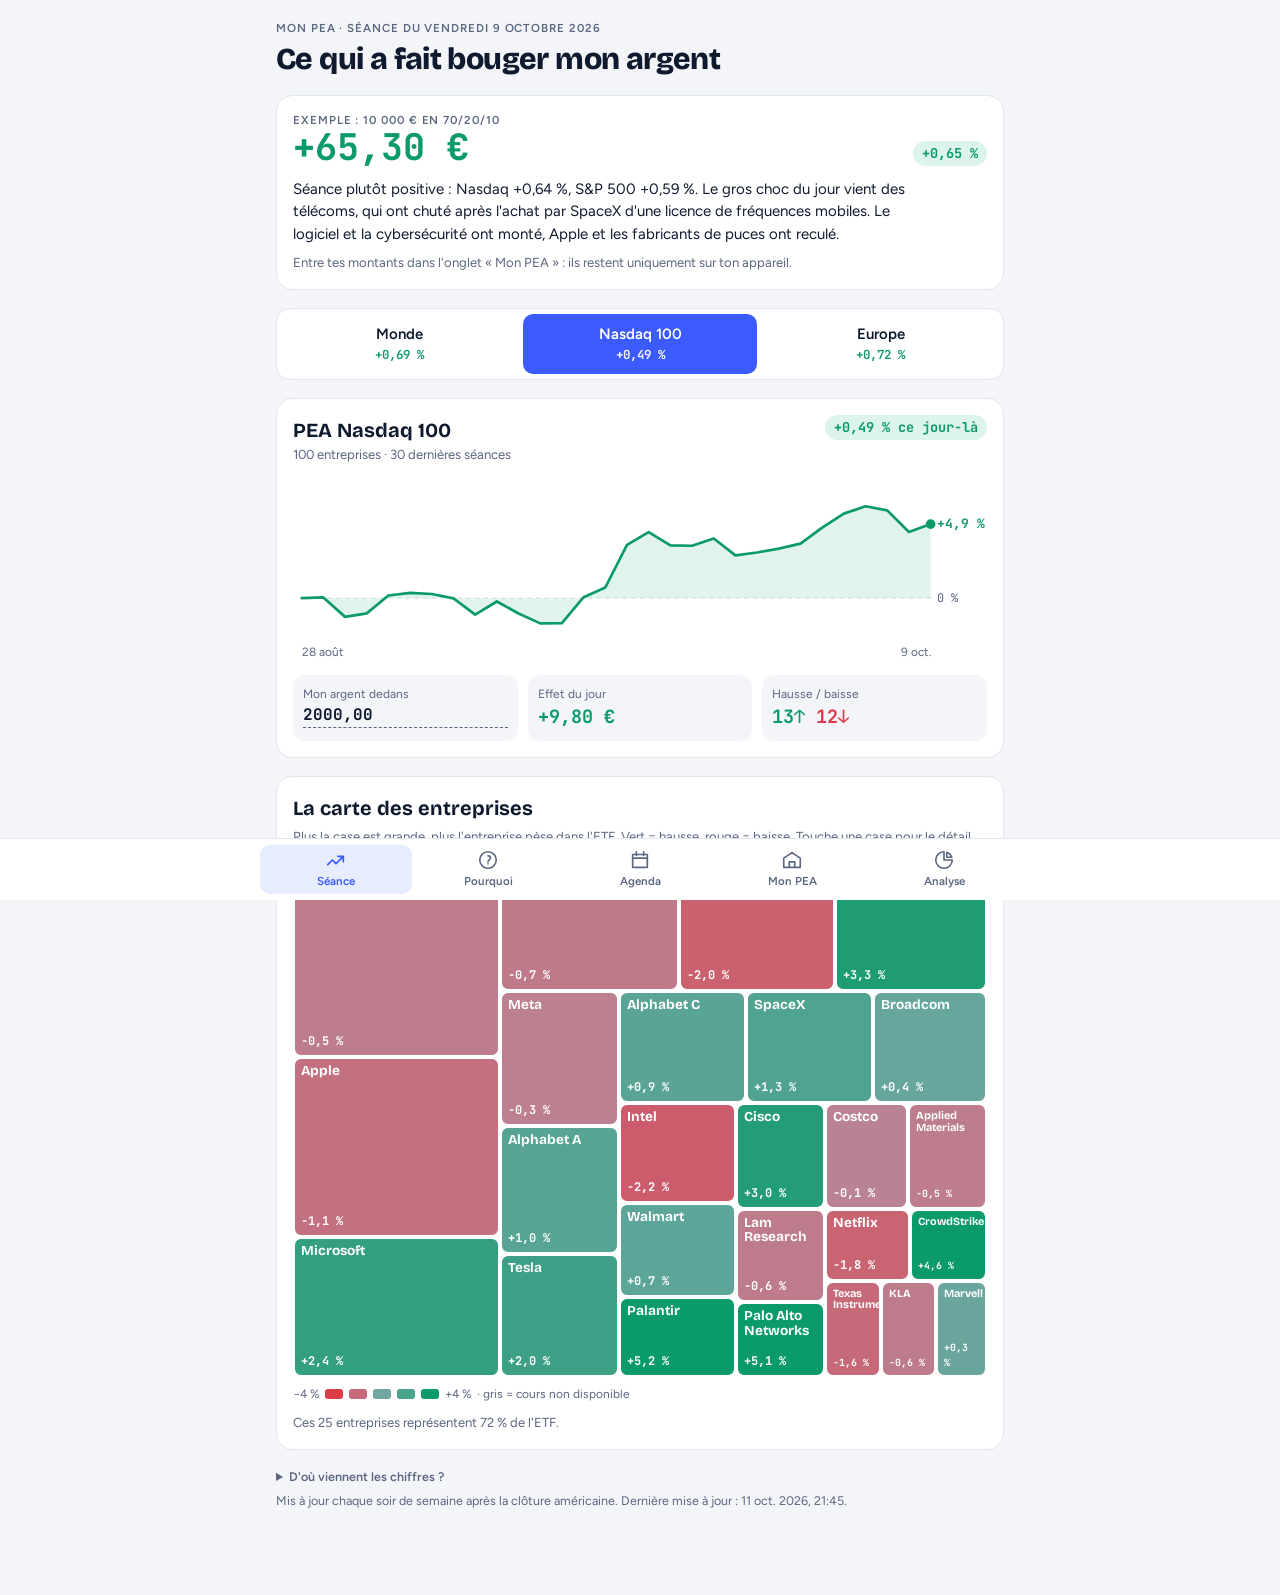
==== suivi-pea/index.html @ a2105f7a "Désactive le zoom sur la page de suivi PEA Co-Authored-By: Claude Opus 5.5 (1M context) <noreply@ant" ====
<!doctype html>
<html lang="fr">
<head>
<meta charset="utf-8">
<meta name="viewport" content="width=device-width,initial-scale=1,maximum-scale=1,user-scalable=no,viewport-fit=cover">
<title>Mon PEA au quotidien</title>
<link rel="manifest" href="manifest.json">
<link rel="icon" href="icons/icon-192.png">
<link rel="apple-touch-icon" href="icons/icon-180.png">
<meta name="apple-mobile-web-app-capable" content="yes">
<meta name="apple-mobile-web-app-title" content="Mon PEA">
<meta name="theme-color" content="#3B5BFF">
<link rel="preconnect" href="https://fonts.googleapis.com">
<link rel="stylesheet" href="https://fonts.googleapis.com/css2?family=Bricolage+Grotesque:opsz,wght@12..96,500;12..96,700;12..96,800&family=Figtree:wght@400;500;600;700&family=JetBrains+Mono:wght@500;700&display=swap">
<style>
/* Layout : une colonne façon appli mobile ; résumé du jour, onglets ETF, carte des entreprises, barres d'impact, fil des explications. */
:root{
  --bg:#F3F5F9; --card:#FFFFFF; --ink:#101A2E; --muted:#5B6680; --line:#E2E6EF;
  --accent:#3B5BFF; --accent-soft:#E7ECFF;
  --c-global:#3B5BFF; --c-nasdaq:#8B4FE0; --c-europe:#D9900F;
  --up:#0B9A6A; --up-soft:#DDF4EA; --down:#DC3B48; --down-soft:#FBE3E5; --flat:#A6AEC0;
  --f-display:"Bricolage Grotesque", "Figtree", system-ui, sans-serif;
  --f-body:"Figtree", system-ui, -apple-system, "Segoe UI", sans-serif;
  --f-num:"JetBrains Mono", ui-monospace, "SFMono-Regular", Menlo, monospace;
}
@media (prefers-color-scheme: dark){:root:not([data-theme="light"]){
  --bg:#0B1120; --card:#141C2E; --ink:#E8ECF6; --muted:#9AA5BD; --line:#24304A;
  --accent:#7C93FF; --accent-soft:#1E2950;
  --c-global:#7C93FF; --c-nasdaq:#B58CFF; --c-europe:#F2B544;
  --up:#33C98E; --up-soft:#11352A; --down:#FF6B76; --down-soft:#3E1A22; --flat:#5D6782; color-scheme:dark}}
:root[data-theme="dark"]{
  --bg:#0B1120; --card:#141C2E; --ink:#E8ECF6; --muted:#9AA5BD; --line:#24304A;
  --accent:#7C93FF; --accent-soft:#1E2950;
  --c-global:#7C93FF; --c-nasdaq:#B58CFF; --c-europe:#F2B544;
  --up:#33C98E; --up-soft:#11352A; --down:#FF6B76; --down-soft:#3E1A22; --flat:#5D6782; color-scheme:dark}
*{box-sizing:border-box}
html,body{touch-action:pan-x pan-y;-webkit-text-size-adjust:100%}
input,select,textarea{font-size:16px!important}
body{background:var(--bg);color:var(--ink);font-family:var(--f-body);font-size:15px;line-height:1.5}
.wrap{max-width:760px;margin:0 auto;padding:20px 16px 48px;display:flex;flex-direction:column;gap:18px}
h1,h2,h3{font-family:var(--f-display);margin:0;text-wrap:balance}
h1{font-size:1.9rem;font-weight:800;letter-spacing:-.02em;line-height:1.1}
h2{font-size:1.25rem;font-weight:700}
h3{font-size:1rem;font-weight:700}
.num{font-family:var(--f-num);font-variant-numeric:tabular-nums}
.muted{color:var(--muted)}
.small{font-size:.82rem}
.eyebrow{font-size:.72rem;text-transform:uppercase;letter-spacing:.08em;color:var(--muted);font-weight:600}
.card{background:var(--card);border:1px solid var(--line);border-radius:16px;padding:16px}
.up{color:var(--up)} .down{color:var(--down)} .flat{color:var(--muted)}
.pill{display:inline-flex;align-items:center;gap:4px;border-radius:999px;padding:2px 9px;font-weight:700;font-size:.85rem}
.pill.up{background:var(--up-soft)} .pill.down{background:var(--down-soft)} .pill.flat{background:var(--line)}

header{display:flex;flex-direction:column;gap:6px}
.hero{display:grid;grid-template-columns:1fr auto;gap:10px 16px;align-items:end}
.hero .big{font-size:2.3rem;font-weight:700;line-height:1}
.resume{margin:0;max-width:62ch}

.tabs{display:flex;gap:6px;background:var(--card);border:1px solid var(--line);border-radius:14px;padding:5px;position:sticky;top:env(safe-area-inset-top,0px);z-index:5}
.tab{flex:1;min-width:0;border:0;background:transparent;color:var(--ink);font:inherit;font-weight:600;padding:9px 6px;border-radius:10px;cursor:pointer;display:flex;flex-direction:column;align-items:center;gap:1px}
.tab .num{font-size:.78rem}
.tab[aria-selected="true"]{background:var(--accent);color:#fff}
.tab[aria-selected="true"] .num{color:#fff}
.tab:focus-visible,button:focus-visible,.tile:focus-visible{outline:2px solid var(--accent);outline-offset:2px}

.etfhead{display:flex;flex-wrap:wrap;justify-content:space-between;gap:12px;align-items:flex-start}
.kpis{display:grid;grid-template-columns:repeat(3,1fr);gap:10px;margin-top:14px}
.kpi{background:var(--bg);border-radius:12px;padding:10px}
.kpi .v{font-size:1.15rem;font-weight:700}
.kpi label{display:block;font-size:.75rem;color:var(--muted)}
.kpi input{width:100%;font:inherit;font-family:var(--f-num);font-size:1.05rem;font-weight:700;color:var(--ink);background:transparent;border:0;border-bottom:1px dashed var(--muted);padding:0}
.chart{width:100%;height:auto;display:block;margin-top:12px}

.treemap{position:relative;width:100%;aspect-ratio:4/3;max-width:100%;margin-top:10px;border-radius:12px;overflow:hidden}
.tile{position:absolute;border:2px solid var(--card);border-radius:8px;padding:5px 6px;overflow:hidden;cursor:pointer;color:#fff;display:flex;flex-direction:column;justify-content:space-between;transition:transform .15s}
.tile:hover{transform:scale(1.02);z-index:2}
.tile b{font-family:var(--f-display);font-size:.85rem;line-height:1.1}
.tile .num{font-size:.75rem;font-weight:700}
.tile.sm b{font-size:.68rem}.tile.sm .num{font-size:.62rem}
.tile.xs b,.tile.xs .num{display:none}
.legend{display:flex;gap:6px;align-items:center;font-size:.75rem;color:var(--muted);margin-top:8px;flex-wrap:wrap}
.legend i{display:inline-block;width:18px;height:10px;border-radius:3px}

.detail{margin-top:12px;background:var(--bg);border-radius:12px;padding:12px;display:flex;flex-direction:column;gap:6px}
.detail .row{display:flex;flex-wrap:wrap;gap:6px 16px;align-items:baseline}

.bars{display:flex;flex-direction:column;gap:6px;margin-top:10px}
.bar{display:grid;grid-template-columns:96px 1fr 72px;gap:8px;align-items:center;font-size:.85rem;cursor:pointer;border:0;background:none;color:var(--ink);font-family:inherit;text-align:left;padding:2px 0}
.bar .name{white-space:nowrap;overflow:hidden;text-overflow:ellipsis;font-weight:600}
.track{position:relative;height:14px}
.track::before{content:"";position:absolute;left:50%;top:-3px;bottom:-3px;border-left:1px solid var(--line)}
.fill{position:absolute;top:0;height:100%;border-radius:4px}
.bar .num{text-align:right;font-size:.8rem}

.news{display:flex;flex-direction:column;gap:10px}
.newsitem{border-left:4px solid var(--flat);padding:2px 0 2px 12px;display:flex;flex-direction:column;gap:4px}
.newsitem.up{border-color:var(--up)} .newsitem.down{border-color:var(--down)}
.newsitem p{margin:0;color:var(--ink)}
.chips{display:flex;flex-wrap:wrap;gap:4px}
.chip{font-family:var(--f-num);font-size:.72rem;padding:1px 7px;border-radius:6px;background:var(--accent-soft);color:var(--accent);font-weight:700}

.days{display:flex;gap:6px;overflow-x:auto;padding-bottom:4px}
.day{flex:none;border:1px solid var(--line);background:var(--card);color:var(--ink);border-radius:10px;padding:6px 10px;font:inherit;font-size:.82rem;cursor:pointer}
.day[aria-pressed="true"]{border-color:var(--accent);background:var(--accent-soft);color:var(--accent);font-weight:700}

.word{background:var(--accent-soft);border:0}
.word h3{color:var(--accent)}
.word p{margin:4px 0 0}
details summary{cursor:pointer;font-weight:600}
.foot{font-size:.78rem;color:var(--muted);display:flex;flex-direction:column;gap:6px}
.empty{padding:40px 16px;text-align:center}

.views{display:flex;gap:4px;background:var(--line);border-radius:12px;padding:4px;align-self:flex-start;margin-top:4px}
.viewbtn{border:0;background:transparent;color:var(--ink);font:inherit;font-weight:600;font-size:.9rem;padding:6px 14px;border-radius:9px;cursor:pointer}
.viewbtn[aria-pressed="true"]{background:var(--card);box-shadow:0 1px 3px rgba(0,0,0,.12)}
.note{background:var(--accent-soft);border:0}
.form{display:grid;grid-template-columns:repeat(auto-fill,minmax(150px,1fr));gap:10px;margin-top:12px}
.form label{display:flex;flex-direction:column;gap:3px;font-size:.78rem;color:var(--muted);background:var(--bg);border-radius:10px;padding:8px 10px}
.form input{font:inherit;font-family:var(--f-num);font-size:1rem;font-weight:700;color:var(--ink);background:transparent;border:0;border-bottom:1px dashed var(--muted);padding:0;width:100%}
.btn{border:0;background:var(--accent);color:#fff;font:inherit;font-weight:600;padding:9px 14px;border-radius:10px;cursor:pointer}
.btn.ghost{background:transparent;color:var(--accent);border:1px solid var(--accent)}
.row-actions{display:flex;flex-wrap:wrap;gap:8px;align-items:center;margin-top:12px}
.empty-inline{margin:12px 0 0;padding:16px;border:1px dashed var(--line);border-radius:12px;color:var(--muted)}
.seg{display:flex;gap:4px}
.segbtn{border:1px solid var(--line);background:var(--card);color:var(--ink);font:inherit;font-size:.82rem;padding:5px 10px;border-radius:9px;cursor:pointer}
.segbtn[aria-pressed="true"]{background:var(--accent);border-color:var(--accent);color:#fff}
.slider{margin-top:12px;display:flex;flex-direction:column;gap:4px}
.slider input{width:100%;accent-color:var(--accent)}
.jalons{display:grid;grid-template-columns:repeat(auto-fit,minmax(90px,1fr));gap:8px;margin-top:10px}
.jalons div{display:flex;flex-direction:column;background:var(--bg);border-radius:10px;padding:8px 10px}
.expo,.cmp{display:flex;flex-direction:column;gap:7px;margin-top:12px}
.exporow,.cmprow{display:grid;grid-template-columns:120px 1fr 74px;gap:8px;align-items:center;font-size:.85rem}
.exporow .name,.cmprow .name{font-weight:600;white-space:nowrap;overflow:hidden;text-overflow:ellipsis}
.exporow .num,.cmprow .num{text-align:right;font-size:.8rem}
.stack{display:flex;height:14px;border-radius:4px;overflow:hidden}
.stack span{display:block;height:100%}
.badge{font-family:var(--f-num);font-size:.68rem;background:var(--down-soft);color:var(--down);border-radius:5px;padding:0 4px}
.track2{position:relative;height:14px;background:var(--bg);border-radius:4px}
.fill2{position:absolute;left:0;top:0;height:100%;background:var(--accent);border-radius:4px}
.ref{position:absolute;top:-4px;bottom:-4px;width:0;border-left:2px solid var(--ink)}
.refkey{display:inline-block;width:0;height:14px;border-left:2px solid var(--ink);margin-left:6px}
@media (max-width:480px){.exporow,.cmprow{grid-template-columns:92px 1fr 64px}}
.krach{background:var(--down-soft);border-color:var(--down)}
.krach h2{color:var(--down)}
.calm{margin:10px 0 0;padding-left:18px;display:flex;flex-direction:column;gap:6px}
.tablewrap{overflow-x:auto;margin-top:12px}
.krachs{border-collapse:collapse;width:100%;font-size:.85rem;min-width:420px}
.krachs th{text-align:left;font-size:.72rem;text-transform:uppercase;letter-spacing:.06em;color:var(--muted);font-weight:600;padding:4px 8px 6px 0;border-bottom:1px solid var(--line)}
.krachs td{padding:7px 8px 7px 0;border-bottom:1px solid var(--line);vertical-align:top}
.cal{display:flex;flex-direction:column;margin-top:8px}
.calrow{display:grid;grid-template-columns:92px 1fr;gap:12px;padding:12px 0;border-bottom:1px solid var(--line)}
.calrow:last-child{border-bottom:0}
.caldate{display:flex;flex-direction:column;font-size:.85rem}
.chip.bank{background:var(--down-soft);color:var(--ink)}
.recaplist{margin:10px 0 8px;padding-left:20px;display:flex;flex-direction:column;gap:6px}
details summary h2{cursor:pointer}
.wrap{padding-bottom:calc(84px + env(safe-area-inset-bottom, 0px))}
.bottomnav{position:fixed;left:0;right:0;bottom:0;z-index:10;display:grid;grid-template-columns:repeat(5,1fr);background:var(--card);border-top:1px solid var(--line);padding:6px max(8px, calc((100% - 760px) / 2)) calc(6px + env(safe-area-inset-bottom, 0px))}
.navbtn{border:0;background:transparent;color:var(--muted);font:inherit;font-size:.72rem;font-weight:600;display:flex;flex-direction:column;align-items:center;gap:2px;padding:4px 2px;border-radius:10px;cursor:pointer;min-width:0}
.navbtn[aria-current="page"]{color:var(--accent);background:var(--accent-soft)}
.subnav{display:flex;gap:4px;background:var(--line);border-radius:12px;padding:4px;overflow-x:auto}
.subbtn{flex:1;white-space:nowrap;border:0;background:transparent;color:var(--ink);font:inherit;font-weight:600;font-size:.82rem;padding:7px 6px;border-radius:9px;cursor:pointer}
.subbtn[aria-pressed="true"]{background:var(--card);color:var(--accent);box-shadow:0 1px 3px rgba(0,0,0,.12)}
.search{width:100%;margin-top:10px;font:inherit;padding:9px 12px;border-radius:10px;border:1px solid var(--line);background:var(--bg);color:var(--ink)}
.lex{margin:10px 0 0;display:flex;flex-direction:column}
.lexitem{padding:10px 0;border-bottom:1px solid var(--line)}
.lexitem.today dt{color:var(--accent)}
.lex dt{font-weight:700;font-family:var(--f-display)}
.lex dd{margin:2px 0 0}
.fichegrid{display:grid;grid-template-columns:repeat(auto-fit,minmax(110px,1fr));gap:8px}
.fichegrid div{display:flex;flex-direction:column;background:var(--card);border-radius:10px;padding:8px 10px}
.fichegrid .tot{background:var(--accent-soft)}
.bigbar{position:relative;height:22px;border-radius:999px;background:var(--bg);overflow:hidden;margin-top:12px}
.bigbar span{position:absolute;left:0;top:0;bottom:0;background:var(--up);border-radius:999px}
.ticks{display:flex;justify-content:space-between;font-size:.72rem;color:var(--muted);margin-top:4px}
.cmptable{width:100%;border-collapse:collapse;margin-top:10px;font-size:.88rem}
.cmptable td{padding:8px 0;border-bottom:1px solid var(--line)}
.cmptable td:last-child{text-align:right;white-space:nowrap;padding-left:12px}
.navbtn:focus-visible{outline:2px solid var(--accent);outline-offset:1px}
@media (max-width:480px){
  h1{font-size:1.55rem}.hero .big{font-size:1.9rem}
  .kpis{grid-template-columns:1fr 1fr}
  .kpis .kpi:first-child{grid-column:1/-1}
  .bar{grid-template-columns:78px 1fr 62px}
  .treemap{aspect-ratio:3/4}
}
@media (prefers-reduced-motion:reduce){.tile{transition:none}}
body{margin:0}
</style>
</head>
<body>
<div class="wrap" id="app">
  <header>
    <span class="eyebrow">Mon PEA · Trade Republic</span>
    <h1>Ce qui a fait bouger mon argent</h1>
  </header>
  <div class="card empty" id="loading">
    <h3>Chargement de la dernière séance…</h3>
    <p class="muted small">Les cours, les entreprises de chaque ETF et les explications du jour s'affichent ici dès qu'ils sont reçus.</p>
  </div>
</div>

<script>
const fmtPct = (v, d = 2) => v == null ? "n.d." : (v > 0 ? "+" : v < 0 ? "−" : "") + Math.abs(v).toFixed(d).replace(".", ",") + " %";
const fmtEur = (v, d = 2) => (v > 0 ? "+" : v < 0 ? "−" : "") + Math.abs(v).toLocaleString("fr-FR", {minimumFractionDigits: d, maximumFractionDigits: d}) + " €";
const fmtEurPlain = v => v.toLocaleString("fr-FR", {minimumFractionDigits: 2, maximumFractionDigits: 2}) + " €";
const cls = v => v == null ? "flat" : v > 0.05 ? "up" : v < -0.05 ? "down" : "flat";
const esc = s => String(s).replace(/[&<>"]/g, c => ({"&": "&amp;", "<": "&lt;", ">": "&gt;", '"': "&quot;"}[c]));
const css = n => getComputedStyle(document.documentElement).getPropertyValue(n).trim();

const WORDS = [
  ["ETF capitalisant", "Les dividendes versés par les entreprises ne te sont pas distribués : ils sont réinvestis dans l'ETF. C'est le cas de tes trois ETF (« Acc »)."],
  ["Pondération", "La part d'une entreprise dans l'ETF. Nvidia pèse environ 8 % du Nasdaq 100 : sur 100 € investis, environ 8 € sont « dans » Nvidia."],
  ["Contribution", "Pondération × variation. Une petite entreprise qui bondit de 10 % peut moins peser qu'un géant qui bouge de 1 %."],
  ["Indice", "Une liste d'entreprises calculée par un fournisseur (MSCI, Nasdaq). L'ETF se contente de la copier, d'où ses frais bas."],
  ["Effet de change", "Tes ETF sont en euros mais détiennent des actions en dollars. Si le dollar baisse face à l'euro, ton ETF baisse un peu même si les actions ne bougent pas."],
  ["Recommandation d'analyste", "Une banque (Goldman Sachs, BMO…) conseille d'acheter, garder ou vendre une action. Un relèvement fait souvent monter le cours le jour même."],
  ["Résultats trimestriels", "Tous les 3 mois, les entreprises publient chiffre d'affaires et bénéfices. C'est le moment où les cours bougent le plus."],
  ["Valorisation", "Le prix que le marché paie pour les bénéfices d'une entreprise. Quand elle est jugée « tendue », même une bonne nouvelle peut faire baisser l'action."],
  ["Investissement programmé", "Acheter le même montant chaque semaine lisse ton prix d'achat : tu achètes plus de parts quand c'est bas, moins quand c'est haut."],
  ["Concentration", "Dans le Nasdaq 100, les 10 premières entreprises pèsent près de la moitié de l'indice. Le MSCI Monde (ACWI) est beaucoup plus dispersé."],
  ["PEA", "Plan d'épargne en actions : une enveloppe fiscale française. Après 5 ans, tes gains ne paient plus l'impôt sur le revenu, seulement les prélèvements sociaux."],
  ["Plafond de versements", "Sur un PEA classique, tu peux verser au maximum 150 000 €. Les gains, eux, peuvent dépasser ce montant sans limite."],
  ["Prélèvements sociaux", "Taxe sur les gains (CSG, CRDS…) : 18,6 % depuis 2026. Sur un PEA de plus de 5 ans, c'est la seule taxe sur les gains."],
  ["Plus-value latente", "Le gain que tu as sur le papier tant que tu n'as pas vendu. Il n'est ni taxé ni définitif."],
  ["Volatilité", "L'ampleur des hausses et des baisses d'un placement. Le Nasdaq 100 est plus volatil que le MSCI Monde."],
  ["Krach", "Une chute brutale et forte des marchés, souvent de plus de 20 %. Il y en a eu en 2000, 2008, 2020 et 2022."],
  ["Capitalisation boursière", "Le prix de l'action multiplié par le nombre d'actions : la valeur totale d'une entreprise en bourse. Plus elle est grande, plus l'entreprise pèse dans un indice."],
  ["Frais courants", "Ce que l'ETF prélève chaque année pour fonctionner, déjà déduit de son cours. Pour tes ETF, ils sont faibles."],
  ["Réplication synthétique", "Pour être éligible au PEA, un ETF Monde achète des actions européennes et échange leur performance contre celle de l'indice (un « swap »). Tu reçois bien la performance de l'indice."],
  ["Banque centrale", "La Fed (États-Unis) et la BCE (zone euro) fixent les taux d'intérêt. Une baisse des taux aide en général les actions."],
  ["Inflation", "La hausse générale des prix. Si ton placement rapporte moins que l'inflation, ton pouvoir d'achat baisse."],
  ["Intérêts composés", "Tes gains produisent eux-mêmes des gains. C'est pour cela que la courbe de projection accélère avec le temps."]
];

let view = "jour";
let LATEST = null, DATA = null, current = "nasdaq", selected = null, dayList = [];
const store = {
  get(k) { try { return localStorage.getItem(k); } catch { return null; } },
  set(k, v) { try { localStorage.setItem(k, v); } catch {} }
};
current = store.get("pea-tab") || "nasdaq";
view = ["jour", "pourquoi", "agenda", "pea", "analyse"].includes(store.get("pea-view")) ? store.get("pea-view") : "jour";

const EXEMPLE = {global: 7000, nasdaq: 2000, europe: 1000};
function invested(e) {
  const s = parseFloat(store.get("pea-inv-" + e.id));
  return isFinite(s) && s >= 0 ? s : (EXEMPLE[e.id] ?? 1000);
}
const hasOwn = () => (LATEST || DATA).etfs.some(e => store.get("pea-inv-" + e.id) != null);

function colorFor(c) {
  if (c == null) return css("--flat");
  const t = Math.min(Math.abs(c) / 4, 1);
  const base = c >= 0 ? css("--up") : css("--down");
  return `color-mix(in srgb, ${base} ${Math.round(35 + t * 65)}%, ${css("--flat")})`;
}

/* Treemap « squarified » : chaque tuile a une surface proportionnelle au poids dans l'ETF. */
function squarify(items, x, y, w, h) {
  const out = [];
  const total = items.reduce((s, i) => s + i.w, 0);
  const scale = (w * h) / total;
  let rest = items.map(i => ({...i, a: i.w * scale}));
  while (rest.length) {
    const short = Math.min(w, h);
    let row = [rest[0]], best = worst(row, short), k = 1;
    while (k < rest.length) {
      const next = row.concat(rest[k]), wv = worst(next, short);
      if (wv > best) break;
      row = next; best = wv; k++;
    }
    const sum = row.reduce((s, r) => s + r.a, 0);
    if (w >= h) {
      const cw = sum / h; let cy = y;
      row.forEach(r => { const rh = r.a / cw; out.push({...r, x, y: cy, w: cw, h: rh}); cy += rh; });
      x += cw; w -= cw;
    } else {
      const ch = sum / w; let cx = x;
      row.forEach(r => { const rw = r.a / ch; out.push({...r, x: cx, y, w: rw, h: ch}); cx += rw; });
      y += ch; h -= ch;
    }
    rest = rest.slice(k);
  }
  return out;
  function worst(r, s) {
    const sum = r.reduce((a, b) => a + b.a, 0), mx = Math.max(...r.map(i => i.a)), mn = Math.min(...r.map(i => i.a));
    return Math.max((s * s * mx) / (sum * sum), (sum * sum) / (s * s * mn));
  }
}

function lineChart(hist) {
  const W = 640, H = 170, P = {l: 8, r: 52, t: 14, b: 22};
  const vals = hist.map(h => h[1]);
  const base = vals[0];
  const pcts = vals.map(v => (v / base - 1) * 100);
  let mn = Math.min(...pcts, 0), mx = Math.max(...pcts, 0);
  const pad = (mx - mn) * 0.12 || 1; mn -= pad; mx += pad;
  const X = i => P.l + (i / (pcts.length - 1)) * (W - P.l - P.r);
  const Y = v => P.t + (1 - (v - mn) / (mx - mn)) * (H - P.t - P.b);
  const pts = pcts.map((v, i) => `${X(i).toFixed(1)},${Y(v).toFixed(1)}`).join(" ");
  const last = pcts[pcts.length - 1];
  const col = last >= 0 ? "var(--up)" : "var(--down)";
  const months = ["janv.", "févr.", "mars", "avr.", "mai", "juin", "juil.", "août", "sept.", "oct.", "nov.", "déc."];
  const lab = d => { const [, m, j] = d.split("-"); return `${+j} ${months[+m - 1]}`; };
  return `<svg class="chart" viewBox="0 0 ${W} ${H}" role="img" aria-label="Évolution sur ${hist.length} séances : ${fmtPct(last, 1)}">
    <line x1="${P.l}" x2="${W - P.r}" y1="${Y(0)}" y2="${Y(0)}" stroke="var(--line)" stroke-dasharray="4 4"/>
    <text x="${W - P.r + 6}" y="${Y(0) + 4}" font-size="11" fill="var(--muted)" font-family="var(--f-num)">0 %</text>
    <polygon points="${X(0)},${Y(0)} ${pts} ${X(pcts.length - 1)},${Y(0)}" fill="${col}" opacity=".12"/>
    <polyline points="${pts}" fill="none" stroke="${col}" stroke-width="2.5" stroke-linejoin="round" stroke-linecap="round"/>
    <circle cx="${X(pcts.length - 1)}" cy="${Y(last)}" r="4.5" fill="${col}"/>
    <text x="${W - P.r + 6}" y="${Y(last) + 4}" font-size="12" font-weight="700" fill="${col}" font-family="var(--f-num)">${fmtPct(last, 1)}</text>
    <text x="${P.l}" y="${H - 5}" font-size="11" fill="var(--muted)">${lab(hist[0][0])}</text>
    <text x="${W - P.r}" y="${H - 5}" font-size="11" fill="var(--muted)" text-anchor="end">${lab(hist[hist.length - 1][0])}</text>
  </svg>`;
}

function newsFor(sym) { return (DATA.news || []).filter(n => (n.tickers || []).includes(sym)); }

function lexiqueHtml() {
  const jour = WORDS[(new Date(DATA.date).getDate() + new Date(DATA.date).getMonth() * 31) % WORDS.length][0];
  const liste = WORDS.slice().sort((a, b) => a[0].localeCompare(b[0], "fr"));
  return `<section class="card">
    <h2>Lexique</h2>
    <input id="lex-q" class="search" type="search" placeholder="Chercher un mot (ex. dividende)" aria-label="Chercher dans le lexique">
    <dl class="lex">${liste.map(([m, d]) => `<div class="lexitem${m === jour ? " today" : ""}" data-t="${esc((m + " " + d).toLowerCase())}"><dt>${esc(m)}${m === jour ? ` <span class="chip">mot du jour</span>` : ""}</dt><dd>${esc(d)}</dd></div>`).join("")}</dl>
    <p class="muted small" id="lex-vide" hidden>Aucun mot trouvé.</p>
  </section>`;
}

function headerHtml(title, eyebrow) {
  return `<header>
    <span class="eyebrow">${esc(eyebrow)}</span>
    <h1>${esc(title)}</h1>
  </header>`;
}
const VUES = [["jour", "Séance", "M3 17l5-5 4 4 8-8M14 8h6v6"], ["pourquoi", "Pourquoi", "M12 3a9 9 0 1 0 0 18 9 9 0 0 0 0-18zm0 13v.01M12 7.5c1.6 0 2.8 1 2.8 2.4 0 1.9-2.8 2-2.8 3.9"], ["agenda", "Agenda", "M4 6h16v14H4zM4 10h16M8 3v4M16 3v4"], ["pea", "Mon PEA", "M3 10l9-6 9 6v10H3zM9 20v-6h6v6"], ["analyse", "Analyse", "M12 3v9h9A9 9 0 1 1 12 3zM15 3.5A9 9 0 0 1 20.5 9H15z"]];
function navHtml() {
  return `<nav class="bottomnav" aria-label="Pages">${VUES.map(([id, nom, d]) => `<button class="navbtn" data-view="${id}" aria-current="${view === id ? "page" : "false"}"><svg viewBox="0 0 24 24" width="22" height="22" aria-hidden="true"><path d="${d}" fill="none" stroke="currentColor" stroke-width="1.8" stroke-linecap="round" stroke-linejoin="round"/></svg><span>${nom}</span></button>`).join("")}</nav>`;
}
let SUB = {};
try { SUB = JSON.parse(localStorage.getItem("pea-sub") || "{}") || {}; } catch {}
const SUBS = {
  pourquoi: [["explications", "Explications"], ["classement", "Qui a pesé"], ["lexique", "Lexique"]],
  agenda: [["calendrier", "Calendrier"], ["recap", "Récap semaine"]],
  pea: [["chiffres", "Chiffres"], ["projection", "Projection"], ["objectif", "Objectif"], ["comparer", "Comparer"], ["fiscalite", "Impôts"]],
  analyse: [["doublons", "Doublons"], ["repartition", "Répartition"], ["krach", "Si ça chute"]]
};
function sub() {
  const l = SUBS[view] || [];
  return l.some(x => x[0] === SUB[view]) ? SUB[view] : (l[0] || [])[0];
}
function subNav() {
  const l = SUBS[view]; if (!l) return "";
  return `<div class="subnav" role="group" aria-label="Sous-pages">${l.map(([id, nom]) => `<button class="subbtn" data-sub="${id}" aria-pressed="${sub() === id}">${nom}</button>`).join("")}</div>`;
}
function wireViews() {
  const q = document.getElementById("lex-q");
  if (q) q.oninput = () => {
    const t = q.value.trim().toLowerCase(); let n = 0;
    document.querySelectorAll(".lexitem").forEach(it => { const ok = !t || it.dataset.t.includes(t); it.hidden = !ok; n += ok; });
    document.getElementById("lex-vide").hidden = n > 0;
  };
  document.querySelectorAll(".subbtn").forEach(b => b.onclick = () => { SUB[view] = b.dataset.sub; store.set("pea-sub", JSON.stringify(SUB)); render(); scrollTo(0, 0); });
  document.querySelectorAll(".navbtn").forEach(b => b.onclick = () => { view = b.dataset.view; store.set("pea-view", view); render(); scrollTo(0, 0); });
}

function render() {
  if ((view === "pea" || view === "analyse") && typeof renderPea === "function") return renderPea();
  const app = document.getElementById("app");
  const etfs = DATA.etfs;
  if (!etfs.find(e => e.id === current)) current = etfs[0].id;
  const e = etfs.find(x => x.id === current);
  const totalImpact = etfs.reduce((s, x) => s + invested(x) * (x.day || 0) / 100, 0);
  const totalInv = etfs.reduce((s, x) => s + invested(x), 0);
  const inv = invested(e);
  const hold = e.holdings.slice().sort((a, b) => b.w - a.w);
  const covered = hold.reduce((s, h) => s + h.w, 0);
  const contrib = hold.filter(h => h.c != null).map(h => ({...h, ct: h.w * h.c / 100, eur: inv * h.w / 100 * h.c / 100})).sort((a, b) => b.ct - a.ct);
  const maxCt = Math.max(...contrib.map(c => Math.abs(c.ct)), 0.01);
  const ups = contrib.filter(c => c.c > 0).length, downs = contrib.filter(c => c.c < 0).length;
  const winner = contrib[0], loser = contrib[contrib.length - 1];
  const newsHere = (DATA.news || []).filter(n => !n.etfs || n.etfs.includes(e.id));
  const word = WORDS[(new Date(DATA.date).getDate() + new Date(DATA.date).getMonth() * 31) % WORDS.length];
  const sel = selected && hold.find(h => h.s === selected);

  const days = dayList.length > 1 ? `<div class="days" role="group" aria-label="Choisir une séance">${dayList.map(d => `<button class="day" data-day="${esc(d.id)}" aria-pressed="${d.id === DATA.date}">${esc(d.short)}</button>`).join("")}</div>` : "";
  const tabs = `
  <nav class="tabs" role="tablist">
    ${etfs.map(x => `<button class="tab" role="tab" data-tab="${x.id}" aria-selected="${x.id === current}">
      <span>${esc(x.short)}</span><span class="num ${x.id === current ? "" : cls(x.day)}">${fmtPct(x.day)}</span></button>`).join("")}
  </nav>`;
  const titres = {jour: "Ce qui a fait bouger mon argent", pourquoi: "Pourquoi ça a bougé", agenda: "Ce qui arrive"};
  let page;
  if (view === "pourquoi") page = `${days}
${subNav()}
${sub() === "lexique" ? lexiqueHtml() : `${tabs}

${sub() === "classement" ? `  <section class="card">
    <h2>Qui a tiré l'ETF vers le haut ou le bas</h2>
    <p class="muted small" style="margin:4px 0 0">${winner && winner.ct > 0 ? `<b class="up">${esc(winner.n)}</b> a le plus aidé, ` : ""}${loser && loser.ct < 0 ? `<b class="down">${esc(loser.n)}</b> a le plus pesé.` : ""} Chiffre de droite : effet en euros sur ton argent.</p>
    <div class="bars">${contrib.map(c => {
      const wPct = Math.abs(c.ct) / maxCt * 50;
      const left = c.ct >= 0 ? 50 : 50 - wPct;
      return `<button class="bar" data-sym="${esc(c.s)}" aria-label="${esc(c.n)} ${fmtPct(c.c)}, ${fmtEur(c.eur)}">
        <span class="name">${esc(c.n)}</span>
        <span class="track"><span class="fill" style="left:${left}%;width:${Math.max(wPct, .6)}%;background:${c.ct >= 0 ? "var(--up)" : "var(--down)"}"></span></span>
        <span class="num ${cls(c.c)}">${fmtEur(c.eur)}</span></button>`;
    }).join("")}</div>
  </section>` : `<section class="card">
    <h2>Les explications du jour</h2>
    <div class="news" style="margin-top:10px">
      ${newsHere.length ? newsHere.map(n => `<article class="newsitem ${n.sens === "up" ? "up" : n.sens === "down" ? "down" : ""}">
        <h3>${esc(n.titre)}</h3><p>${esc(n.texte)}</p>
        <div class="chips">${(n.tickers || []).map(t => `<span class="chip">${esc(t)}</span>`).join("")}</div>
        <span class="muted small">Source : ${esc(n.source)}</span></article>`).join("") : `<p class="muted">Pas d'annonce marquante pour cet ETF ce jour-là.</p>`}
    </div>
  </section>

  <section class="card word">
    <span class="eyebrow">Le mot du jour</span>
    <h3>${esc(word[0])}</h3><p>${esc(word[1])}</p>
  </section>`}`}`;
  else if (view === "agenda") page = `${subNav()}${typeof recapHtml === "function" ? (sub() === "recap" ? recapHtml() : calendrierHtml()) : ""}`;
  else page = `${days}

  <section class="card">
    <div class="hero">
      <div>
        <div class="eyebrow">${hasOwn() ? "Mon PEA ce jour-là (estimation)" : "Exemple : 10 000 € en 70/20/10"}</div>
        <div class="big num ${cls(totalImpact)}">${fmtEur(totalImpact)}</div>
      </div>
      <span class="pill ${cls(totalImpact)} num">${fmtPct(totalInv ? totalImpact / totalInv * 100 : 0)}</span>
    </div>
    <p class="resume" style="margin-top:12px">${esc(DATA.resume)}</p>
    ${hasOwn() ? "" : `<p class="muted small" style="margin:8px 0 0">Entre tes montants dans l'onglet « Mon PEA » : ils restent uniquement sur ton appareil.</p>`}
  </section>

${tabs}

  <section class="card">
    <div class="etfhead">
      <div><h2>${esc(e.name)}</h2><div class="muted small">${esc(e.total)} · 30 dernières séances</div></div>
      <span class="pill ${cls(e.day)} num">${fmtPct(e.day)} ce jour-là</span>
    </div>
    ${lineChart(e.history)}
    <div class="kpis">
      <div class="kpi"><label for="inv-${e.id}">Mon argent dedans</label><input id="inv-${e.id}" class="num" inputmode="decimal" value="${inv.toFixed(2).replace(".", ",")}" aria-label="Montant investi dans ${esc(e.name)} en euros"></div>
      <div class="kpi"><label>Effet du jour</label><div class="v num ${cls(e.day)}">${fmtEur(inv * e.day / 100)}</div></div>
      <div class="kpi"><label>Hausse / baisse</label><div class="v num"><span class="up">${ups}↑</span> <span class="down">${downs}↓</span></div></div>
    </div>
  </section>

  <section class="card">
    <h2>La carte des entreprises</h2>
    <p class="muted small" style="margin:4px 0 0">Plus la case est grande, plus l'entreprise pèse dans l'ETF. Vert = hausse, rouge = baisse. Touche une case pour le détail.</p>
    <div class="treemap" id="tm"></div>
    <div class="legend"><span>−4 %</span><i style="background:${colorFor(-4)}"></i><i style="background:${colorFor(-1.5)}"></i><i style="background:${colorFor(0)}"></i><i style="background:${colorFor(1.5)}"></i><i style="background:${colorFor(4)}"></i><span>+4 %</span><span>· gris = cours non disponible</span></div>
    ${sel ? detailHtml(sel, inv) : `<p class="muted small" style="margin:10px 0 0">Ces ${hold.length} entreprises représentent ${covered.toFixed(0)} % de l'ETF.</p>`}
  </section>

  <footer class="foot">
    <details><summary>D'où viennent les chiffres ?</summary>
      <p>Cours de clôture du ${esc(DATA.label)} (StockAnalysis, Investing.com). ${esc(e.proxyNote)} Les variations de ton ETF en euros peuvent différer légèrement à cause du taux de change. Compositions au ${esc(e.holdingsDate.split("-").reverse().join("/"))}, seules les plus grosses positions sont affichées. Les montants « Mon argent dedans » sont enregistrés uniquement dans ton navigateur, jamais en ligne.</p>
    </details>
    <span>Mis à jour chaque soir de semaine après la clôture américaine. Dernière mise à jour : ${new Date(DATA.updatedAt).toLocaleString("fr-FR", {dateStyle: "medium", timeStyle: "short"})}.</span>
  </footer>`;
  app.innerHTML = `${headerHtml(titres[view] || titres.jour, "Mon PEA · séance du " + DATA.label)}
${page}
${navHtml()}`;

  if (document.getElementById("tm")) drawTreemap(hold);
  wire(e);
}

function detailHtml(h, inv) {
  const ns = newsFor(h.s);
  const eur = h.c == null ? null : inv * h.w / 100 * h.c / 100;
  const fiche = typeof COMPO !== "undefined" && COMPO?.fiches?.[h.s];
  const base = h.n.replace(/ [AC]$/, "");
  const presence = (LATEST || DATA).etfs.map(e => {
    const w = e.holdings.filter(x => x.n.replace(/ [AC]$/, "") === base).reduce((a, x) => a + x.w, 0);
    return w ? {etf: e.short, w, eur: invested(e) * w / 100} : null;
  }).filter(Boolean);
  return `<div class="detail" aria-live="polite">
    <span class="eyebrow">Fiche entreprise</span>
    <div class="row"><h3>${esc(h.n)}</h3><span class="chip">${esc(h.s)}</span><span class="pill ${cls(h.c)} num">${fmtPct(h.c)}</span></div>
    ${fiche ? `<p style="margin:0">${esc(fiche.d)}</p>` : ""}
    <div class="row small"><span>${esc(h.sec)} · ${esc(h.pays)}</span>
    ${fiche && fiche.an != null ? `<span>Sur 1 an : <b class="num ${cls(fiche.an)}">${fmtPct(fiche.an, 0)}</b></span>` : ""}
    ${eur != null ? `<span>Effet du jour : <b class="num ${cls(h.c)}">${fmtEur(eur)}</b></span>` : ""}</div>
    <div class="fichegrid">${presence.map(p => `<div><span class="muted small">${esc(p.etf)}</span><b class="num">${p.w.toFixed(2).replace(".", ",")} %</b><span class="num small">${fmtEurPlain(p.eur)}</span></div>`).join("")}
      <div class="tot"><span class="muted small">Total chez toi</span><b class="num">${fmtEurPlain(presence.reduce((a, p) => a + p.eur, 0))}</b><span class="small">${presence.length > 1 ? "dans " + presence.length + " ETF" : "dans 1 ETF"}</span></div></div>
    ${ns.length ? ns.map(n => `<p style="margin:0"><b>${esc(n.titre)}.</b> ${esc(n.texte)}</p>`).join("") : `<p class="muted small" style="margin:0">Pas d'annonce particulière trouvée : mouvement en ligne avec le marché.</p>`}
  </div>`;
}

function drawTreemap(hold) {
  const tm = document.getElementById("tm");
  const W = tm.clientWidth, H = tm.clientHeight;
  if (!W || !H) return;
  const rects = squarify(hold, 0, 0, W, H);
  tm.innerHTML = rects.map(r => {
    const size = r.w < 46 || r.h < 34 ? "xs" : r.w < 80 || r.h < 50 ? "sm" : "";
    return `<div class="tile ${size}" tabindex="0" role="button" data-sym="${esc(r.s)}" aria-label="${esc(r.n)} ${fmtPct(r.c)}"
      style="left:${r.x}px;top:${r.y}px;width:${r.w}px;height:${r.h}px;background:${colorFor(r.c)};${selected === r.s ? "outline:3px solid var(--ink);outline-offset:-3px;" : ""}">
      <b>${esc(r.n)}</b><span class="num">${fmtPct(r.c, 1)}</span></div>`;
  }).join("");
}

function wire(e) {
  wireViews();
  document.querySelectorAll(".tab").forEach(b => b.onclick = () => { current = b.dataset.tab; selected = null; store.set("pea-tab", current); render(); });
  document.querySelectorAll("[data-sym]").forEach(t => {
    const pick = () => { selected = selected === t.dataset.sym ? null : t.dataset.sym; if (view !== "jour" && selected) { view = "jour"; store.set("pea-view", view); } render(); document.getElementById("tm")?.scrollIntoView({block: "nearest", behavior: "smooth"}); };
    t.onclick = pick;
    t.onkeydown = ev => { if (ev.key === "Enter" || ev.key === " ") { ev.preventDefault(); pick(); } };
  });
  document.querySelectorAll(".day").forEach(b => b.onclick = () => loadDay(b.dataset.day));
  const inp = document.getElementById("inv-" + e.id);
  if (inp) inp.onchange = () => {
    const v = parseFloat(inp.value.replace(/\s/g, "").replace(",", "."));
    if (isFinite(v) && v >= 0) store.set("pea-inv-" + e.id, String(v));
    render();
  };
}

let rz; addEventListener("resize", () => { clearTimeout(rz); rz = setTimeout(() => DATA && render(), 150); });
matchMedia("(prefers-color-scheme: dark)").addEventListener?.("change", () => DATA && render());
new MutationObserver(() => DATA && render()).observe(document.documentElement, {attributes: true, attributeFilter: ["data-theme"]});

function showMessage(title, text) {
  const l = document.getElementById("loading");
  if (l) l.innerHTML = `<h3>${esc(title)}</h3><p class="muted small">${esc(text)}</p>`;
}

async function loadDay(id) {
  try {
    if (id === LATEST.date) { DATA = LATEST; selected = null; render(); return; }
    const r = await fetch("jours/" + id + ".json", {cache: "no-cache"});
    if (!r.ok) return;
    const d = await r.json();
    d.etfs.forEach(e => {
      const l = LATEST.etfs.find(x => x.id === e.id);
      if (!e.history && l) e.history = l.history.filter(h => h[0] <= d.date);
    });
    DATA = d; selected = null; render();
  } catch {}
}

(async () => {
  try {
    const r = await fetch("data.json", {cache: "no-cache"});
    if (!r.ok) throw new Error(r.status);
    LATEST = DATA = await r.json();
    render();
    const q = await fetch("jours/index.json", {cache: "no-cache"});
    if (q.ok) {
      const jours = ["dim.", "lun.", "mar.", "mer.", "jeu.", "ven.", "sam."];
      dayList = (await q.json()).sort().reverse().slice(0, 10).map(id => { const dt = new Date(id + "T12:00:00"); return {id, short: `${jours[dt.getDay()]} ${dt.getDate()}/${dt.getMonth() + 1}`}; });
      if (dayList.length > 1) render();
    }
  } catch (err) {
    showMessage("Chargement impossible", "Les données n'ont pas pu être lues. Recharge la page dans un instant.");
  }
})();
["gesturestart", "gesturechange"].forEach(t => document.addEventListener(t, e => e.preventDefault(), {passive: false}));
if ("serviceWorker" in navigator) navigator.serviceWorker.register("sw.js").catch(() => {});
</script>
<script src="mon-pea.js"></script>
</body>
</html>
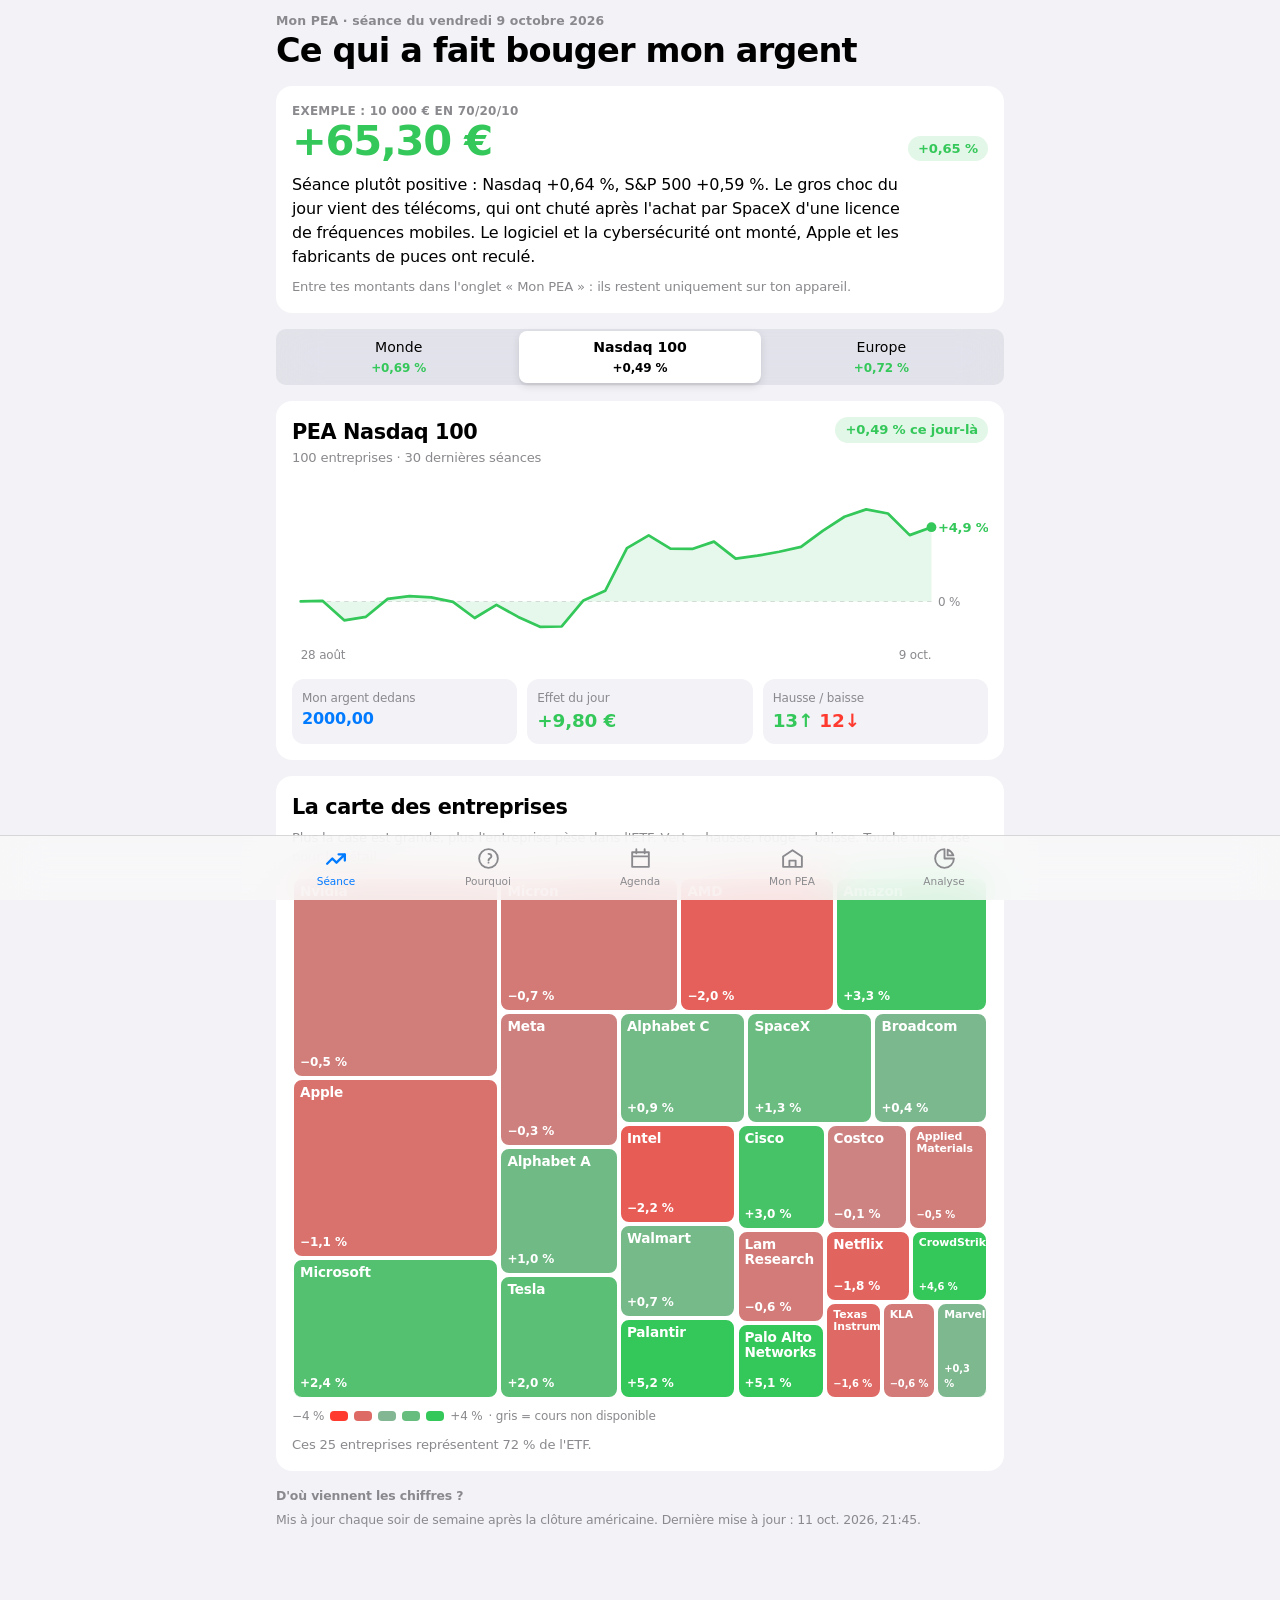
==== commit 12773cfd: "Passe la page de suivi PEA au style Apple (iOS) Co-Authored-By: Claude Opus 5.5 (1M context) <norepl" ====
--- a/suivi-pea/index.html
+++ b/suivi-pea/index.html
@@ -9,9 +9,8 @@
 <link rel="apple-touch-icon" href="icons/icon-180.png">
 <meta name="apple-mobile-web-app-capable" content="yes">
 <meta name="apple-mobile-web-app-title" content="Mon PEA">
-<meta name="theme-color" content="#3B5BFF">
-<link rel="preconnect" href="https://fonts.googleapis.com">
-<link rel="stylesheet" href="https://fonts.googleapis.com/css2?family=Bricolage+Grotesque:opsz,wght@12..96,500;12..96,700;12..96,800&family=Figtree:wght@400;500;600;700&family=JetBrains+Mono:wght@500;700&display=swap">
+<meta name="theme-color" content="#F2F2F7" media="(prefers-color-scheme: light)">
+<meta name="theme-color" content="#000000" media="(prefers-color-scheme: dark)">
 <style>
 /* Layout : une colonne façon appli mobile ; résumé du jour, onglets ETF, carte des entreprises, barres d'impact, fil des explications. */
 :root{
@@ -187,6 +186,7 @@
 @media (prefers-reduced-motion:reduce){.tile{transition:none}}
 body{margin:0}
 </style>
+<link rel="stylesheet" href="apple.css">
 </head>
 <body>
 <div class="wrap" id="app">
--- a/suivi-pea/apple.css
+++ b/suivi-pea/apple.css
@@ -0,0 +1,104 @@
+/* Style Apple (iOS) — chargé après les styles de la page, il les surcharge. */
+:root{
+  --bg:#F2F2F7; --card:#FFFFFF; --card2:#F2F2F7; --ink:#000000; --muted:#8A8A8E; --line:rgba(60,60,67,.18);
+  --accent:#007AFF; --accent-soft:rgba(0,122,255,.12);
+  --c-global:#007AFF; --c-nasdaq:#AF52DE; --c-europe:#FF9500;
+  --up:#34C759; --up-soft:rgba(52,199,89,.14); --down:#FF3B30; --down-soft:rgba(255,59,48,.12); --flat:#AEAEB2;
+  --seg:rgba(118,118,128,.12); --seg-on:#FFFFFF; --bar:rgba(249,249,249,.86);
+  --f-display:-apple-system, BlinkMacSystemFont, "SF Pro Display", system-ui, "Helvetica Neue", sans-serif;
+  --f-body:-apple-system, BlinkMacSystemFont, "SF Pro Text", system-ui, "Helvetica Neue", sans-serif;
+  --f-num:-apple-system, BlinkMacSystemFont, "SF Pro Text", system-ui, "Helvetica Neue", sans-serif;
+}
+@media (prefers-color-scheme: dark){:root:not([data-theme="light"]){
+  --bg:#000000; --card:#1C1C1E; --card2:#2C2C2E; --ink:#FFFFFF; --muted:#8D8D93; --line:rgba(84,84,88,.65);
+  --accent:#0A84FF; --accent-soft:rgba(10,132,255,.2);
+  --c-global:#0A84FF; --c-nasdaq:#BF5AF2; --c-europe:#FF9F0A;
+  --up:#30D158; --up-soft:rgba(48,209,88,.18); --down:#FF453A; --down-soft:rgba(255,69,58,.2); --flat:#636366;
+  --seg:rgba(118,118,128,.24); --seg-on:#636366; --bar:rgba(22,22,24,.86); color-scheme:dark}}
+:root[data-theme="dark"]{
+  --bg:#000000; --card:#1C1C1E; --card2:#2C2C2E; --ink:#FFFFFF; --muted:#8D8D93; --line:rgba(84,84,88,.65);
+  --accent:#0A84FF; --accent-soft:rgba(10,132,255,.2);
+  --c-global:#0A84FF; --c-nasdaq:#BF5AF2; --c-europe:#FF9F0A;
+  --up:#30D158; --up-soft:rgba(48,209,88,.18); --down:#FF453A; --down-soft:rgba(255,69,58,.2); --flat:#636366;
+  --seg:rgba(118,118,128,.24); --seg-on:#636366; --bar:rgba(22,22,24,.86); color-scheme:dark}
+
+body{font-family:var(--f-body);font-size:16px;letter-spacing:-.01em;-webkit-font-smoothing:antialiased;background:var(--bg)}
+button{-webkit-tap-highlight-color:transparent}
+button:active{opacity:.6}
+.num{font-family:var(--f-num);font-variant-numeric:tabular-nums;letter-spacing:-.01em}
+.wrap{gap:16px;padding-top:12px}
+
+/* Grand titre */
+header{gap:2px}
+header .eyebrow{font-size:.78rem;font-weight:600;letter-spacing:.01em;text-transform:none;color:var(--muted)}
+h1{font-family:var(--f-display);font-weight:700;font-size:2.1rem;letter-spacing:-.025em;line-height:1.1}
+h2{font-family:var(--f-display);font-weight:700;font-size:1.3rem;letter-spacing:-.02em}
+h3{font-family:var(--f-body);font-weight:600;font-size:1.02rem;letter-spacing:-.01em}
+.eyebrow{font-size:.75rem;font-weight:600;letter-spacing:.02em;text-transform:uppercase;color:var(--muted)}
+.muted{color:var(--muted)}
+
+/* Cartes : listes groupées iOS */
+.card{background:var(--card);border:0;border-radius:16px;padding:16px;box-shadow:none}
+.card.note,.word{background:var(--accent-soft)}
+.krach{background:var(--down-soft)}
+
+/* Contrôles segmentés */
+.tabs,.subnav,.views{background:var(--seg);border:0;border-radius:10px;padding:2px;gap:0;box-shadow:none}
+.tabs{position:sticky;top:calc(env(safe-area-inset-top, 0px) + 6px);-webkit-backdrop-filter:saturate(180%) blur(20px);backdrop-filter:saturate(180%) blur(20px)}
+.tab,.subbtn{border-radius:8px;padding:6px 6px;color:var(--ink);font-weight:500;font-size:.88rem}
+.tab .num{font-size:.75rem;font-weight:600}
+.tab[aria-selected="true"],.subbtn[aria-pressed="true"]{background:var(--seg-on);color:var(--ink);box-shadow:0 3px 8px rgba(0,0,0,.12),0 3px 1px rgba(0,0,0,.04);font-weight:600}
+.tab[aria-selected="true"] .num{color:inherit}
+.tab[aria-selected="true"] .num.up,.tab .num.up{color:var(--up)}
+.subbtn{flex:1}
+.segbtn{border:0;background:var(--seg);color:var(--ink);border-radius:8px;font-weight:500}
+.segbtn[aria-pressed="true"]{background:var(--accent);color:#fff}
+.days{gap:8px}
+.day{border:0;background:var(--card);border-radius:999px;padding:6px 12px;font-weight:500}
+.day[aria-pressed="true"]{background:var(--accent);color:#fff}
+
+/* Barre d'onglets du bas, translucide */
+.bottomnav{background:var(--bar);-webkit-backdrop-filter:saturate(180%) blur(20px);backdrop-filter:saturate(180%) blur(20px);border-top:.5px solid var(--line);padding-top:6px}
+.navbtn{font-size:.66rem;font-weight:500;color:var(--muted);background:none!important;border-radius:0;gap:3px}
+.navbtn svg{width:25px;height:25px}
+.navbtn[aria-current="page"]{color:var(--accent)}
+.navbtn[aria-current="page"] path{stroke-width:2.2}
+
+/* Chiffres clés */
+.hero .big{font-family:var(--f-display);font-weight:700;font-size:2.6rem;letter-spacing:-.03em}
+.pill{font-weight:600;font-size:.82rem;padding:3px 10px}
+.kpi,.jalons div,.form label,.fichegrid div{background:var(--card2);border-radius:12px}
+.kpi .v{font-weight:700;font-size:1.15rem}
+.kpi label,.form label{color:var(--muted);font-weight:500}
+.kpi input,.form input{border:0;border-bottom:0;font-family:var(--f-num);font-weight:600;color:var(--accent)}
+.fichegrid .tot{background:var(--accent-soft)}
+.detail{background:var(--card2);border-radius:14px}
+
+/* Boutons */
+.btn{background:var(--accent);color:#fff;border-radius:12px;font-weight:600;padding:11px 16px}
+.btn.ghost{background:var(--accent-soft);color:var(--accent);border:0}
+.search{border:0;background:var(--seg);border-radius:10px}
+
+/* Pastilles et puces */
+.chip{font-family:var(--f-body);font-weight:600;font-size:.72rem;background:var(--seg);color:var(--muted);border-radius:6px}
+.chip.bank{background:var(--down-soft);color:var(--down)}
+.badge{font-family:var(--f-body);border-radius:6px}
+
+/* Carte des entreprises */
+.treemap{border-radius:14px}
+.tile{border:2px solid var(--card);border-radius:10px}
+.tile b{font-family:var(--f-body);font-weight:700;letter-spacing:-.01em}
+.legend i{border-radius:4px}
+
+/* Listes */
+.newsitem{border-left:0;padding:0 0 0 14px;position:relative}
+.newsitem::before{content:"";position:absolute;left:0;top:4px;bottom:4px;width:4px;border-radius:4px;background:var(--flat)}
+.newsitem.up::before{background:var(--up)}
+.newsitem.down::before{background:var(--down)}
+.calrow,.lexitem,.cmptable td,.krachs td{border-color:var(--line);border-bottom-width:.5px}
+.track2,.bigbar{background:var(--seg)}
+.fill,.fill2,.stack span{border-radius:4px}
+.empty-inline{border:0;background:var(--card2)}
+details summary{list-style:none}
+details summary::-webkit-details-marker{display:none}
+.foot{color:var(--muted)}
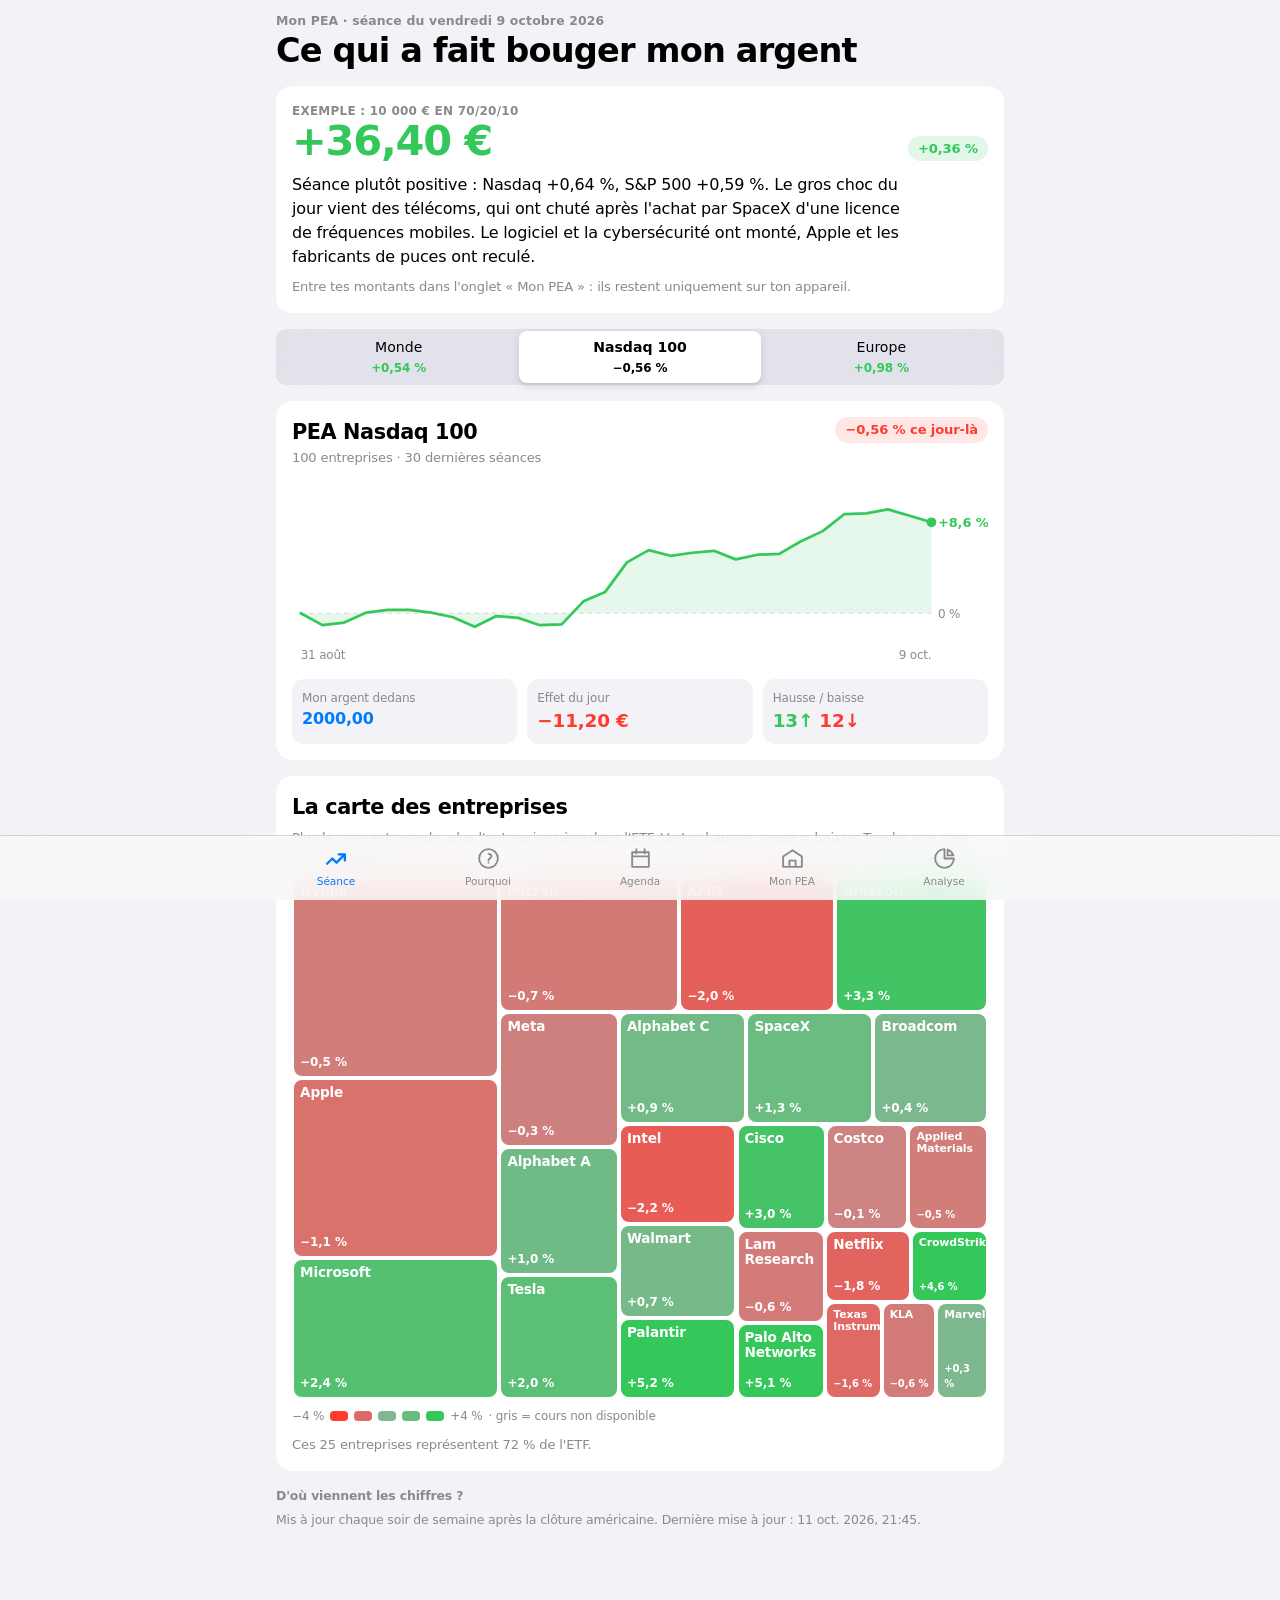
==== commit a959200d: "Base la variation du jour et les courbes sur le cours réel en euros des ETF Co-Authored-By: Claude O" ====
--- a/suivi-pea/index.html
+++ b/suivi-pea/index.html
@@ -289,6 +289,8 @@
   }
 }
 
+function courbe(e) { return (e.eur && e.eur.history) || e.history; }
+
 function lineChart(hist) {
   const W = 640, H = 170, P = {l: 8, r: 52, t: 14, b: 22};
   const vals = hist.map(h => h[1]);
@@ -443,7 +445,7 @@
       <div><h2>${esc(e.name)}</h2><div class="muted small">${esc(e.total)} · 30 dernières séances</div></div>
       <span class="pill ${cls(e.day)} num">${fmtPct(e.day)} ce jour-là</span>
     </div>
-    ${lineChart(e.history)}
+    ${lineChart(courbe(e))}
     <div class="kpis">
       <div class="kpi"><label for="inv-${e.id}">Mon argent dedans</label><input id="inv-${e.id}" class="num" inputmode="decimal" value="${inv.toFixed(2).replace(".", ",")}" aria-label="Montant investi dans ${esc(e.name)} en euros"></div>
       <div class="kpi"><label>Effet du jour</label><div class="v num ${cls(e.day)}">${fmtEur(inv * e.day / 100)}</div></div>
@@ -461,7 +463,7 @@
 
   <footer class="foot">
     <details><summary>D'où viennent les chiffres ?</summary>
-      <p>Cours de clôture du ${esc(DATA.label)} (StockAnalysis, Investing.com). ${esc(e.proxyNote)} Les variations de ton ETF en euros peuvent différer légèrement à cause du taux de change. Compositions au ${esc(e.holdingsDate.split("-").reverse().join("/"))}, seules les plus grosses positions sont affichées. Les montants « Mon argent dedans » sont enregistrés uniquement dans ton navigateur, jamais en ligne.</p>
+      <p>Cours de clôture du ${esc(DATA.label)}. ${esc(e.proxyNote)} Trade Republic affiche le cours de LS Exchange, qui cote jusqu'à 23 h : sa variation peut différer un peu de la clôture de Paris (17 h 35). Compositions au ${esc(e.holdingsDate.split("-").reverse().join("/"))}, seules les plus grosses positions sont affichées. Les montants « Mon argent dedans » sont enregistrés uniquement dans ton navigateur, jamais en ligne.</p>
     </details>
     <span>Mis à jour chaque soir de semaine après la clôture américaine. Dernière mise à jour : ${new Date(DATA.updatedAt).toLocaleString("fr-FR", {dateStyle: "medium", timeStyle: "short"})}.</span>
   </footer>`;
@@ -543,6 +545,7 @@
     d.etfs.forEach(e => {
       const l = LATEST.etfs.find(x => x.id === e.id);
       if (!e.history && l) e.history = l.history.filter(h => h[0] <= d.date);
+      if (l && l.eur && !(e.eur && e.eur.history)) e.eur = Object.assign({}, l.eur, e.eur || {}, {history: l.eur.history.filter(h => h[0] <= d.date)});
     });
     DATA = d; selected = null; render();
   } catch {}
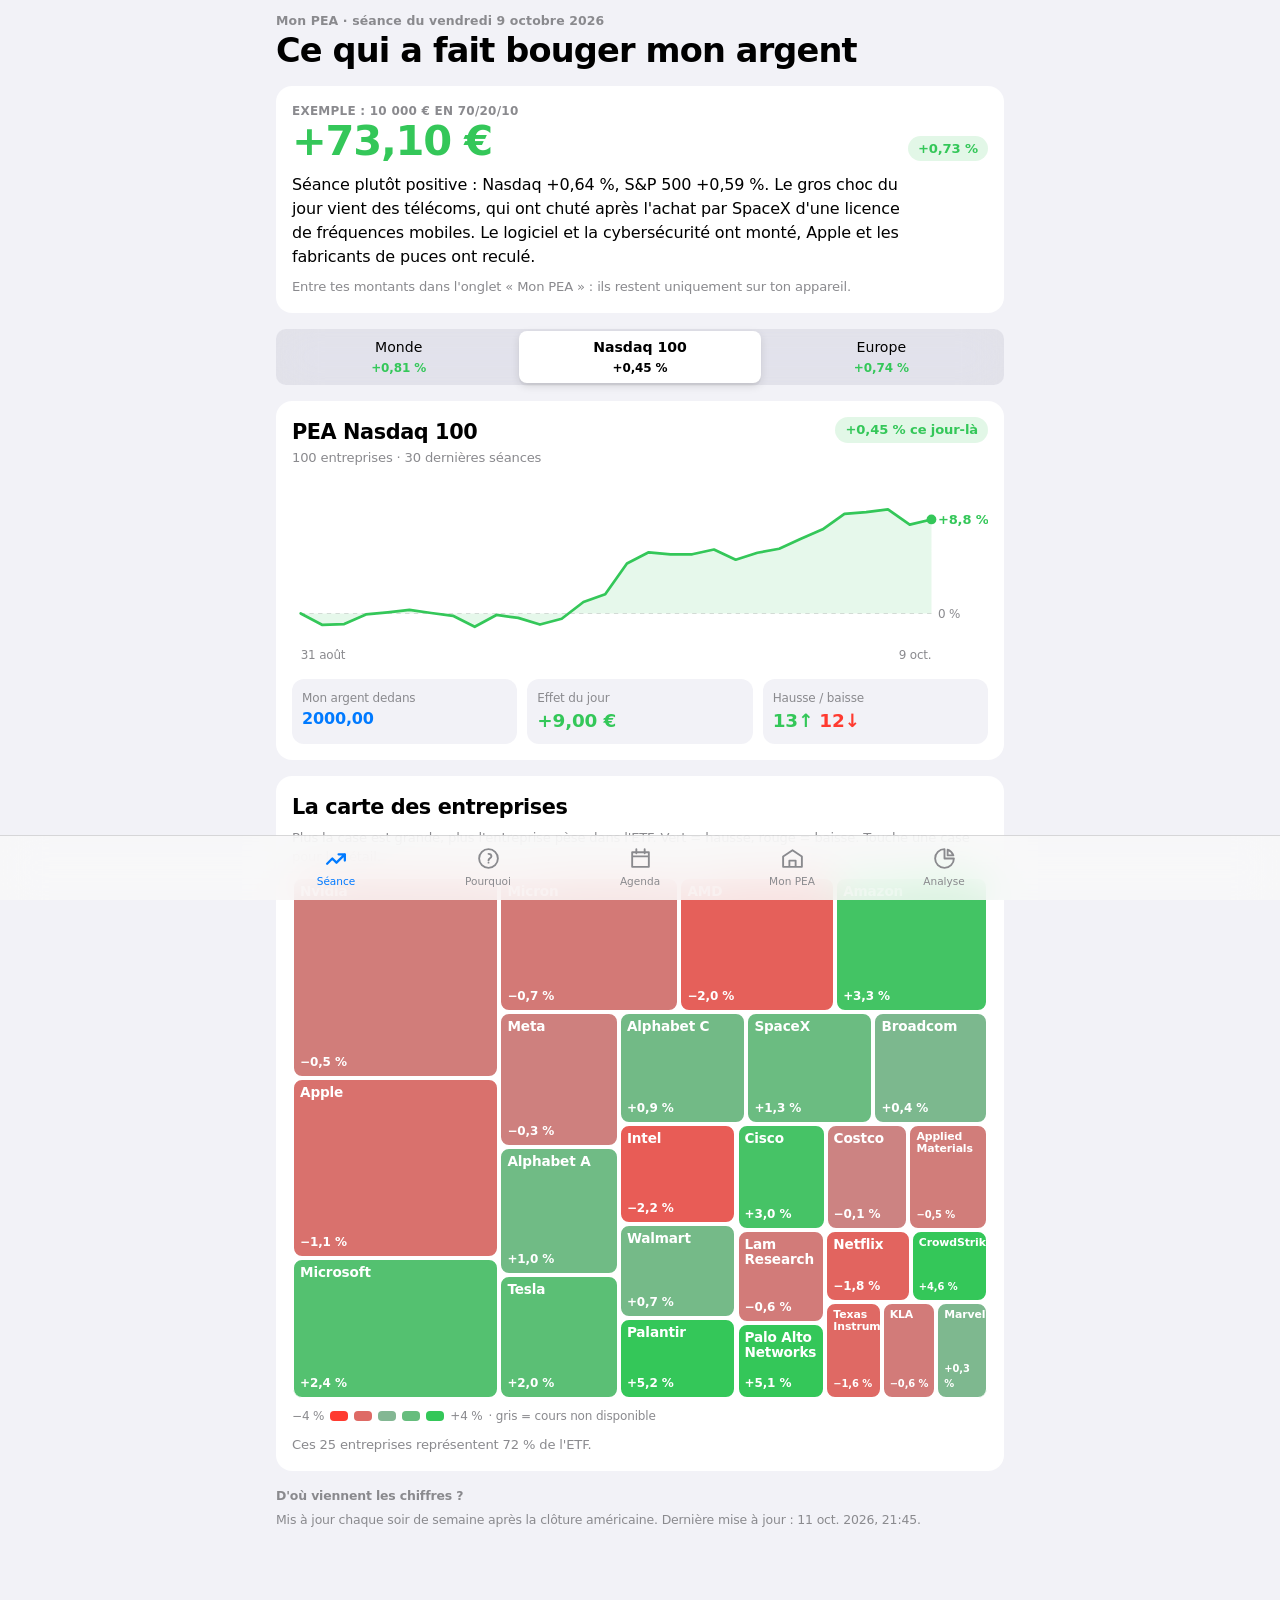
==== commit 983f3a13: "Prend les cours en euros sur LS Exchange, comme Trade Republic Co-Authored-By: Claude Opus 5.5 (1M c" ====
--- a/suivi-pea/index.html
+++ b/suivi-pea/index.html
@@ -243,11 +243,26 @@
 view = ["jour", "pourquoi", "agenda", "pea", "analyse"].includes(store.get("pea-view")) ? store.get("pea-view") : "jour";
 
 const EXEMPLE = {global: 7000, nasdaq: 2000, europe: 1000};
+/* Transactions importées : uniquement dans ce navigateur (clé pea-tx), jamais en ligne. */
+function txList() {
+  try { const t = JSON.parse(store.get("pea-tx") || "[]"); return Array.isArray(t) ? t : []; } catch { return []; }
+}
+// Parts détenues et coût (prix de revient moyen) d'un ETF à une date donnée.
+function txPos(id, jusqua) {
+  let q = 0, cout = 0, realise = 0;
+  txList().filter(t => t.etf === id && (!jusqua || t.d <= jusqua)).sort((a, b) => a.d.localeCompare(b.d)).forEach(t => {
+    if (t.type === "achat") { q += t.q; cout += t.m + (t.f || 0); }
+    else if (t.type === "vente" && q > 0) { const pru = cout / q, qv = Math.min(t.q, q); realise += t.m - (t.f || 0) - pru * qv; cout -= pru * qv; q -= qv; }
+  });
+  return {q, cout, pru: q ? cout / q : 0, realise};
+}
+const hasTx = () => txList().some(t => t.etf);
 function invested(e) {
+  if (hasTx() && e.eur && e.eur.close) return txPos(e.id, e.eur.date).q * e.eur.close;
   const s = parseFloat(store.get("pea-inv-" + e.id));
   return isFinite(s) && s >= 0 ? s : (EXEMPLE[e.id] ?? 1000);
 }
-const hasOwn = () => (LATEST || DATA).etfs.some(e => store.get("pea-inv-" + e.id) != null);
+const hasOwn = () => hasTx() || (LATEST || DATA).etfs.some(e => store.get("pea-inv-" + e.id) != null);
 
 function colorFor(c) {
   if (c == null) return css("--flat");
@@ -345,7 +360,7 @@
 const SUBS = {
   pourquoi: [["explications", "Explications"], ["classement", "Qui a pesé"], ["lexique", "Lexique"]],
   agenda: [["calendrier", "Calendrier"], ["recap", "Récap semaine"]],
-  pea: [["chiffres", "Chiffres"], ["projection", "Projection"], ["objectif", "Objectif"], ["comparer", "Comparer"], ["fiscalite", "Impôts"]],
+  pea: [["chiffres", "Chiffres"], ["achats", "Achats"], ["projection", "Projection"], ["objectif", "Objectif"], ["comparer", "Comparer"], ["fiscalite", "Impôts"]],
   analyse: [["doublons", "Doublons"], ["repartition", "Répartition"], ["krach", "Si ça chute"]]
 };
 function sub() {
@@ -447,7 +462,7 @@
     </div>
     ${lineChart(courbe(e))}
     <div class="kpis">
-      <div class="kpi"><label for="inv-${e.id}">Mon argent dedans</label><input id="inv-${e.id}" class="num" inputmode="decimal" value="${inv.toFixed(2).replace(".", ",")}" aria-label="Montant investi dans ${esc(e.name)} en euros"></div>
+      <div class="kpi"><label for="inv-${e.id}">Mon argent dedans</label><input id="inv-${e.id}" class="num" inputmode="decimal" ${hasTx() ? "readonly" : ""} value="${inv.toFixed(2).replace(".", ",")}" aria-label="Montant investi dans ${esc(e.name)} en euros"></div>
       <div class="kpi"><label>Effet du jour</label><div class="v num ${cls(e.day)}">${fmtEur(inv * e.day / 100)}</div></div>
       <div class="kpi"><label>Hausse / baisse</label><div class="v num"><span class="up">${ups}↑</span> <span class="down">${downs}↓</span></div></div>
     </div>
@@ -463,7 +478,7 @@
 
   <footer class="foot">
     <details><summary>D'où viennent les chiffres ?</summary>
-      <p>Cours de clôture du ${esc(DATA.label)}. ${esc(e.proxyNote)} Trade Republic affiche le cours de LS Exchange, qui cote jusqu'à 23 h : sa variation peut différer un peu de la clôture de Paris (17 h 35). Compositions au ${esc(e.holdingsDate.split("-").reverse().join("/"))}, seules les plus grosses positions sont affichées. Les montants « Mon argent dedans » sont enregistrés uniquement dans ton navigateur, jamais en ligne.</p>
+      <p>Cours de clôture du ${esc(DATA.label)}. ${esc(e.proxyNote)} Les cours en euros viennent de LS Exchange, comme dans Trade Republic (dernier cours à 23 h). Le week-end, Trade Republic peut afficher un prix un peu différent, car LS cote aussi le samedi et le dimanche. Compositions au ${esc(e.holdingsDate.split("-").reverse().join("/"))}, seules les plus grosses positions sont affichées. Les montants « Mon argent dedans » sont enregistrés uniquement dans ton navigateur, jamais en ligne.</p>
     </details>
     <span>Mis à jour chaque soir de semaine après la clôture américaine. Dernière mise à jour : ${new Date(DATA.updatedAt).toLocaleString("fr-FR", {dateStyle: "medium", timeStyle: "short"})}.</span>
   </footer>`;
--- a/suivi-pea/apple.css
+++ b/suivi-pea/apple.css
@@ -102,3 +102,6 @@
 details summary{list-style:none}
 details summary::-webkit-details-marker{display:none}
 .foot{color:var(--muted)}
+.subnav{overflow-x:auto;scrollbar-width:none;-webkit-overflow-scrolling:touch}
+.subnav::-webkit-scrollbar{display:none}
+.subbtn{flex:1 0 auto;white-space:nowrap;padding:6px 10px}
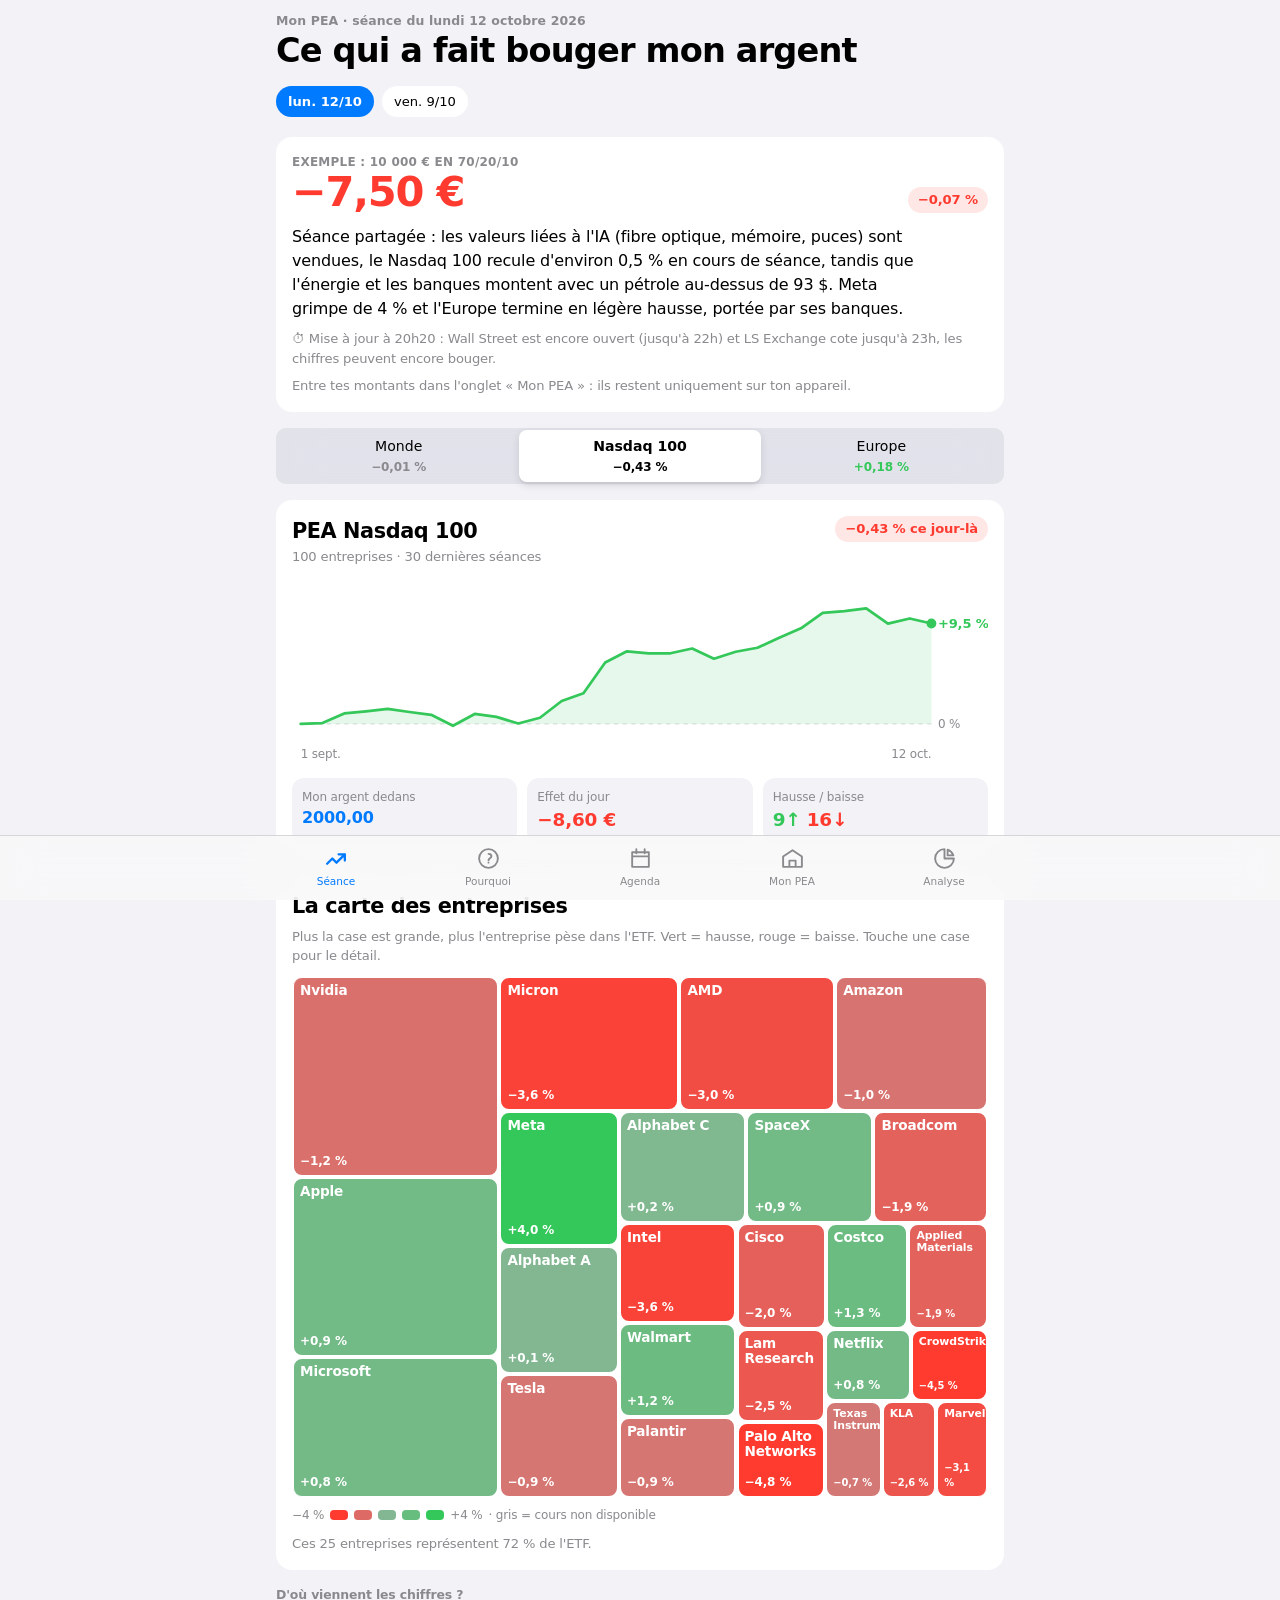
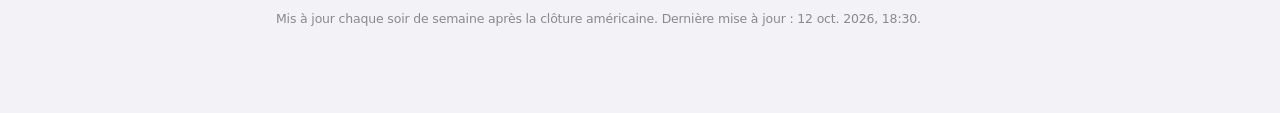
==== commit c34ecd96: "Séance du 2026-10-12 (en cours) Co-Authored-By: Claude Opus 5.5 (1M context) <noreply@anthropic.com>" ====
--- a/suivi-pea/index.html
+++ b/suivi-pea/index.html
@@ -361,7 +361,7 @@
   pourquoi: [["explications", "Explications"], ["classement", "Qui a pesé"], ["lexique", "Lexique"]],
   agenda: [["calendrier", "Calendrier"], ["recap", "Récap semaine"]],
   pea: [["chiffres", "Chiffres"], ["achats", "Achats"], ["projection", "Projection"], ["objectif", "Objectif"], ["comparer", "Comparer"], ["fiscalite", "Impôts"]],
-  analyse: [["doublons", "Doublons"], ["repartition", "Répartition"], ["krach", "Si ça chute"]]
+  analyse: [["doublons", "Doublons"], ["repartition", "Répartition"], ["indices", "Vs indices"], ["krach", "Si ça chute"]]
 };
 function sub() {
   const l = SUBS[view] || [];
@@ -379,6 +379,8 @@
     document.getElementById("lex-vide").hidden = n > 0;
   };
   document.querySelectorAll(".subbtn").forEach(b => b.onclick = () => { SUB[view] = b.dataset.sub; store.set("pea-sub", JSON.stringify(SUB)); render(); scrollTo(0, 0); });
+  const ak = document.getElementById("alerte-krach");
+  if (ak) ak.onclick = () => { view = "analyse"; SUB.analyse = "krach"; store.set("pea-view", view); store.set("pea-sub", JSON.stringify(SUB)); render(); scrollTo(0, 0); };
   document.querySelectorAll(".navbtn").forEach(b => b.onclick = () => { view = b.dataset.view; store.set("pea-view", view); render(); scrollTo(0, 0); });
 }
 
@@ -450,9 +452,11 @@
       <span class="pill ${cls(totalImpact)} num">${fmtPct(totalInv ? totalImpact / totalInv * 100 : 0)}</span>
     </div>
     <p class="resume" style="margin-top:12px">${esc(DATA.resume)}</p>
+    ${DATA.enCours ? `<p class="muted small" style="margin:8px 0 0">⏱ ${esc(DATA.enCours)}</p>` : ""}
     ${hasOwn() ? "" : `<p class="muted small" style="margin:8px 0 0">Entre tes montants dans l'onglet « Mon PEA » : ils restent uniquement sur ton appareil.</p>`}
   </section>
 
+${typeof alerteKrach === "function" ? alerteKrach() : ""}
 ${tabs}
 
   <section class="card">
--- a/suivi-pea/apple.css
+++ b/suivi-pea/apple.css
@@ -105,3 +105,11 @@
 .subnav{overflow-x:auto;scrollbar-width:none;-webkit-overflow-scrolling:touch}
 .subnav::-webkit-scrollbar{display:none}
 .subbtn{flex:1 0 auto;white-space:nowrap;padding:6px 10px}
+.krach .eyebrow{color:var(--down)}
+.thermo{display:flex;flex-direction:column;gap:8px;margin-top:12px}
+.thermorow{display:grid;grid-template-columns:84px 1fr 92px;gap:10px;align-items:center;font-size:.9rem}
+.thermorow .num{text-align:right;font-weight:600}
+.thermotrack{position:relative;height:10px;border-radius:5px;background:rgba(255,59,48,.14)}
+.thermofill{position:absolute;left:0;top:0;bottom:0;border-radius:5px;background:var(--down)}
+.seuil{position:absolute;left:50%;top:-4px;bottom:-4px;width:2px;border-radius:1px;background:var(--ink);opacity:.55}
+.alertekrach{display:flex;justify-content:space-between;align-items:center;gap:10px;width:100%;border:0;border-radius:14px;padding:12px 16px;background:var(--down);color:#fff;font:inherit;font-weight:600;text-align:left;cursor:pointer}
